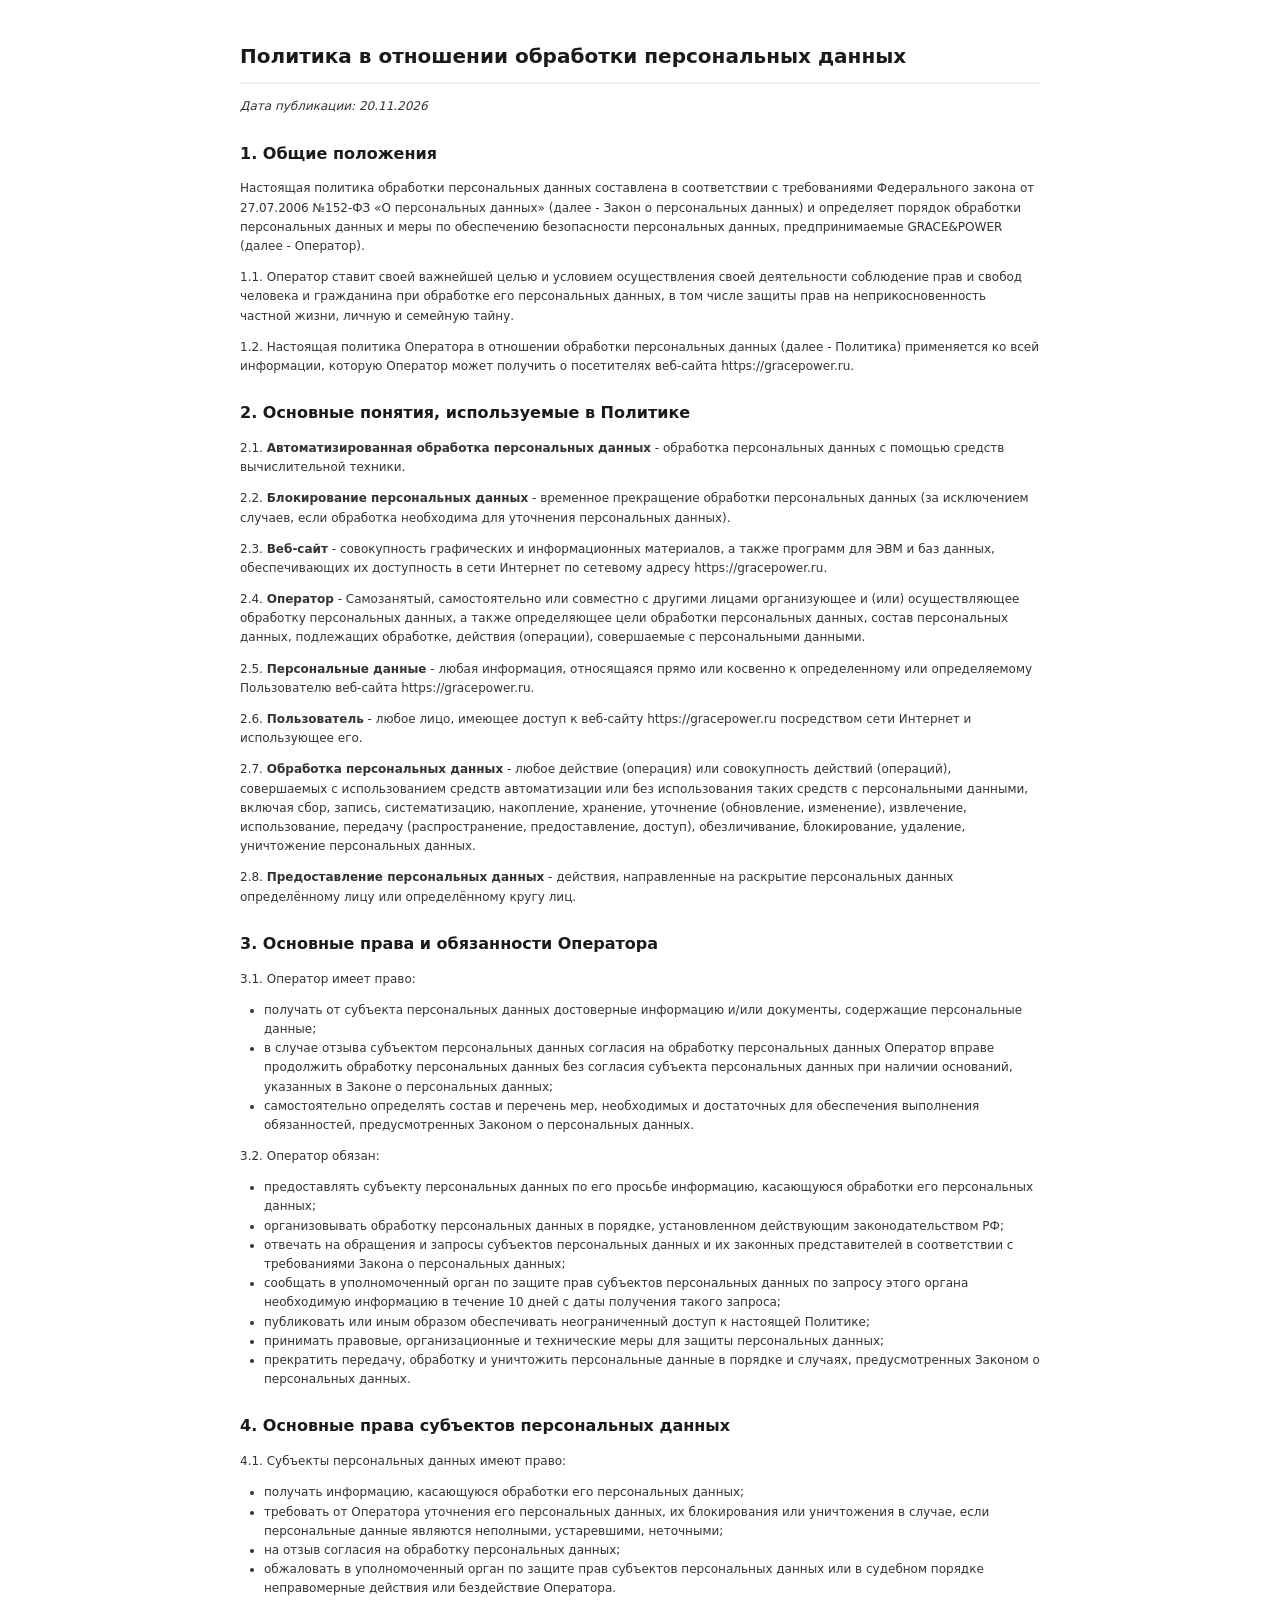
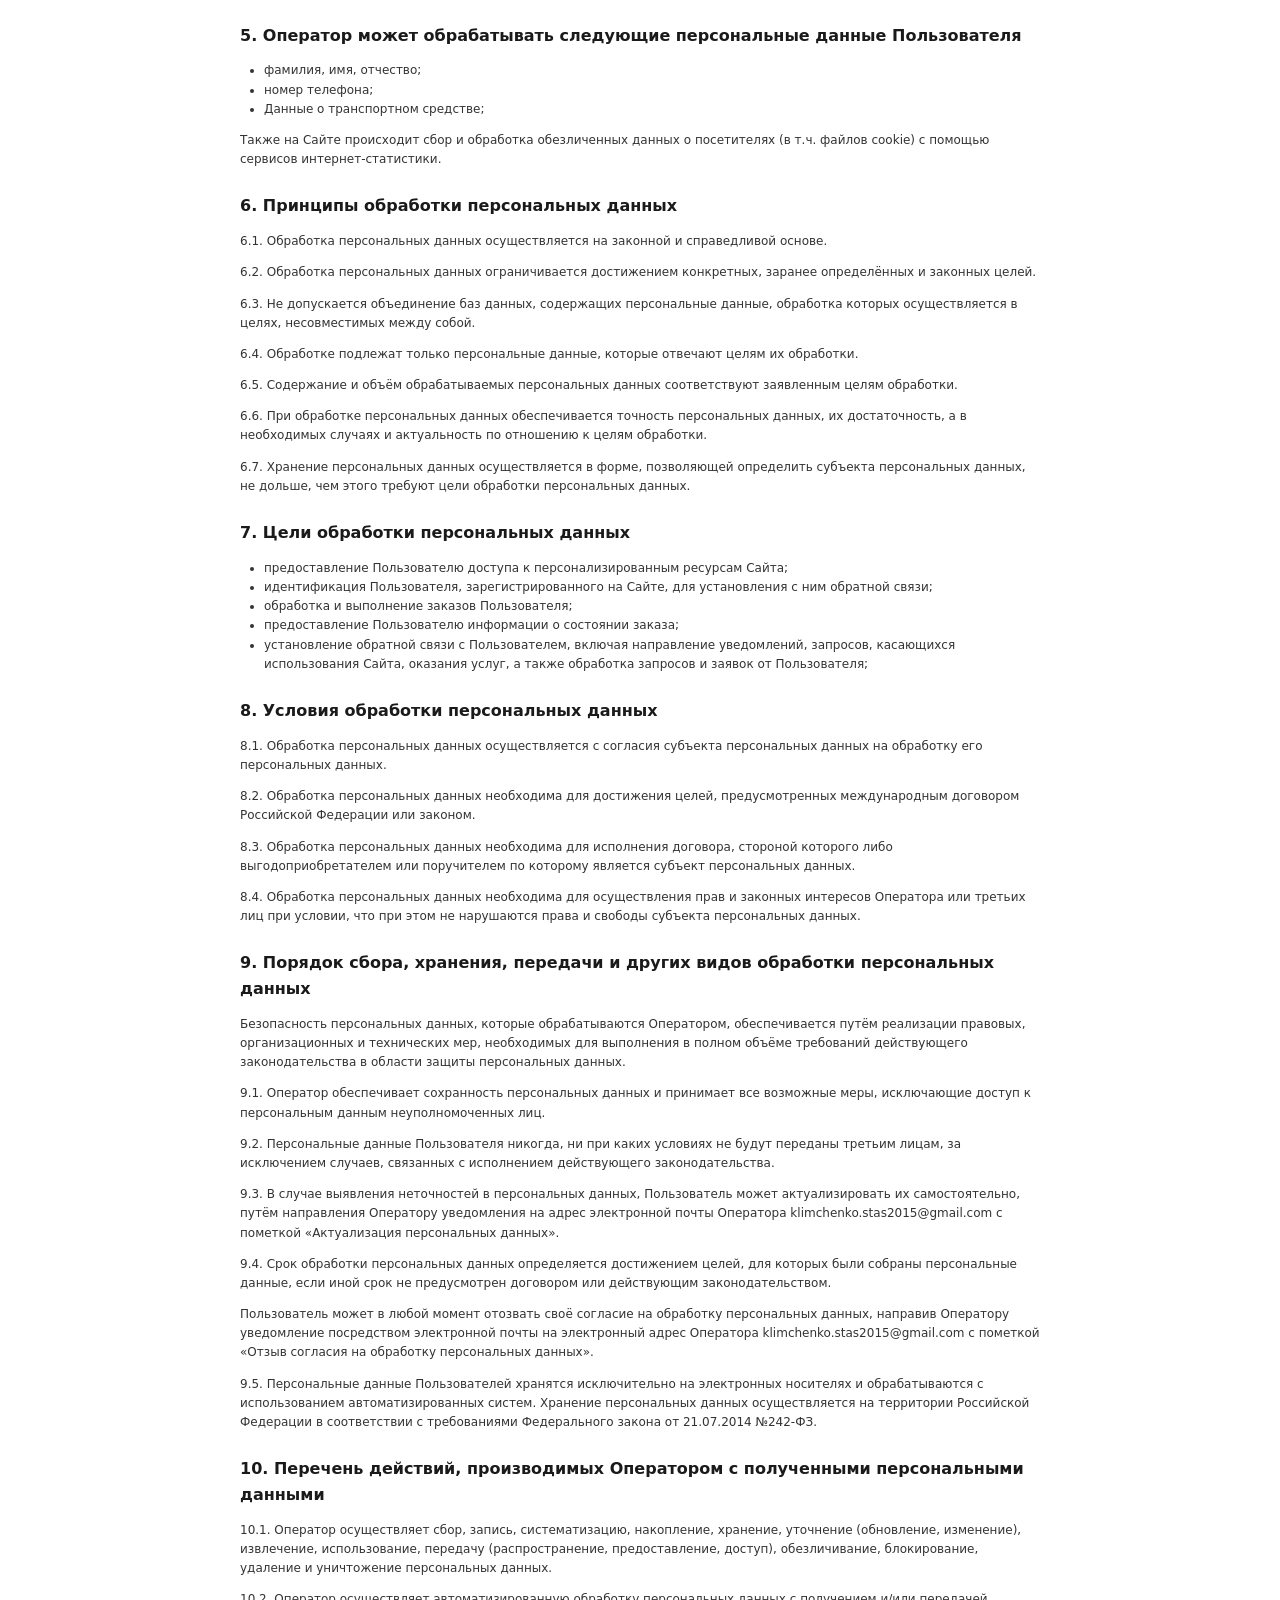
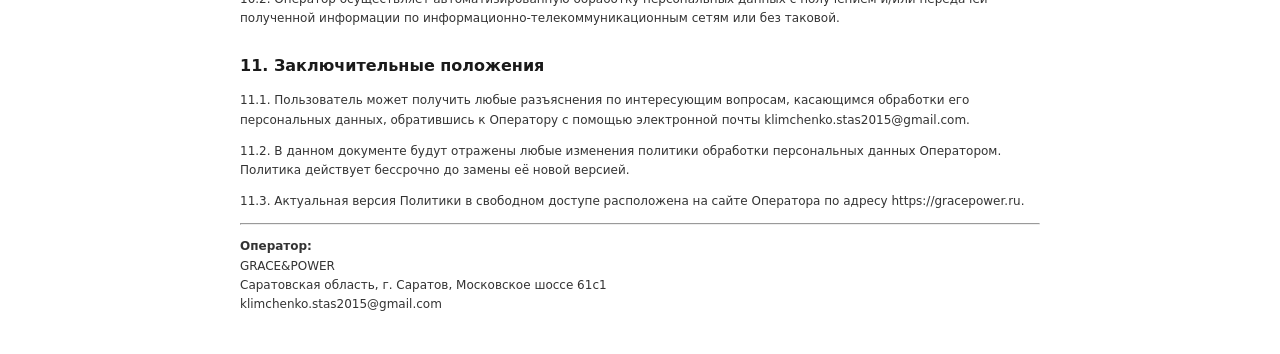
==== politika-konfidencialnosti.html @ edb009d7 "Added new pages for cookie policy, privacy policy, user agreement, and consent for personal data pro" ====
<!DOCTYPE html>
<html lang="ru">
<head>
<meta charset="UTF-8">
<title>Политика конфиденциальности</title>
<style>body{font-family:DejaVu Sans,Arial,sans-serif;max-width:800px;margin:40px auto;padding:0 20px;line-height:1.6;color:#333;font-size:12px}h1,h2,h3{color:#1a1a1a}h1{font-size:20px;border-bottom:2px solid #eee;padding-bottom:10px}h2{font-size:16px;margin-top:24px}h3{font-size:14px}ul,ol{padding-left:24px}table{width:100%;border-collapse:collapse;margin:16px 0}th,td{border:1px solid #ddd;padding:8px 12px;text-align:left}th{background:#f5f5f5}</style>
</head>
<body>
<h1>Политика в отношении обработки персональных данных</h1>
<p><em>Дата публикации: 20.11.2026</em></p>

<h2>1. Общие положения</h2>
<p>Настоящая политика обработки персональных данных составлена в соответствии с требованиями Федерального закона от 27.07.2006 №152-ФЗ «О персональных данных» (далее - Закон о персональных данных) и определяет порядок обработки персональных данных и меры по обеспечению безопасности персональных данных, предпринимаемые GRACE&amp;POWER (далее - Оператор).</p>

<p>1.1. Оператор ставит своей важнейшей целью и условием осуществления своей деятельности соблюдение прав и свобод человека и гражданина при обработке его персональных данных, в том числе защиты прав на неприкосновенность частной жизни, личную и семейную тайну.</p>

<p>1.2. Настоящая политика Оператора в отношении обработки персональных данных (далее - Политика) применяется ко всей информации, которую Оператор может получить о посетителях веб-сайта https://gracepower.ru.</p>

<h2>2. Основные понятия, используемые в Политике</h2>
<p>2.1. <strong>Автоматизированная обработка персональных данных</strong> - обработка персональных данных с помощью средств вычислительной техники.</p>
<p>2.2. <strong>Блокирование персональных данных</strong> - временное прекращение обработки персональных данных (за исключением случаев, если обработка необходима для уточнения персональных данных).</p>
<p>2.3. <strong>Веб-сайт</strong> - совокупность графических и информационных материалов, а также программ для ЭВМ и баз данных, обеспечивающих их доступность в сети Интернет по сетевому адресу https://gracepower.ru.</p>
<p>2.4. <strong>Оператор</strong> - Самозанятый, самостоятельно или совместно с другими лицами организующее и (или) осуществляющее обработку персональных данных, а также определяющее цели обработки персональных данных, состав персональных данных, подлежащих обработке, действия (операции), совершаемые с персональными данными.</p>
<p>2.5. <strong>Персональные данные</strong> - любая информация, относящаяся прямо или косвенно к определенному или определяемому Пользователю веб-сайта https://gracepower.ru.</p>
<p>2.6. <strong>Пользователь</strong> - любое лицо, имеющее доступ к веб-сайту https://gracepower.ru посредством сети Интернет и использующее его.</p>
<p>2.7. <strong>Обработка персональных данных</strong> - любое действие (операция) или совокупность действий (операций), совершаемых с использованием средств автоматизации или без использования таких средств с персональными данными, включая сбор, запись, систематизацию, накопление, хранение, уточнение (обновление, изменение), извлечение, использование, передачу (распространение, предоставление, доступ), обезличивание, блокирование, удаление, уничтожение персональных данных.</p>
<p>2.8. <strong>Предоставление персональных данных</strong> - действия, направленные на раскрытие персональных данных определённому лицу или определённому кругу лиц.</p>

<h2>3. Основные права и обязанности Оператора</h2>
<p>3.1. Оператор имеет право:</p>
<ul>
    <li>получать от субъекта персональных данных достоверные информацию и/или документы, содержащие персональные данные;</li>
    <li>в случае отзыва субъектом персональных данных согласия на обработку персональных данных Оператор вправе продолжить обработку персональных данных без согласия субъекта персональных данных при наличии оснований, указанных в Законе о персональных данных;</li>
    <li>самостоятельно определять состав и перечень мер, необходимых и достаточных для обеспечения выполнения обязанностей, предусмотренных Законом о персональных данных.</li>
</ul>
<p>3.2. Оператор обязан:</p>
<ul>
    <li>предоставлять субъекту персональных данных по его просьбе информацию, касающуюся обработки его персональных данных;</li>
    <li>организовывать обработку персональных данных в порядке, установленном действующим законодательством РФ;</li>
    <li>отвечать на обращения и запросы субъектов персональных данных и их законных представителей в соответствии с требованиями Закона о персональных данных;</li>
    <li>сообщать в уполномоченный орган по защите прав субъектов персональных данных по запросу этого органа необходимую информацию в течение 10 дней с даты получения такого запроса;</li>
    <li>публиковать или иным образом обеспечивать неограниченный доступ к настоящей Политике;</li>
    <li>принимать правовые, организационные и технические меры для защиты персональных данных;</li>
    <li>прекратить передачу, обработку и уничтожить персональные данные в порядке и случаях, предусмотренных Законом о персональных данных.</li>
</ul>

<h2>4. Основные права субъектов персональных данных</h2>
<p>4.1. Субъекты персональных данных имеют право:</p>
<ul>
    <li>получать информацию, касающуюся обработки его персональных данных;</li>
    <li>требовать от Оператора уточнения его персональных данных, их блокирования или уничтожения в случае, если персональные данные являются неполными, устаревшими, неточными;</li>
    <li>на отзыв согласия на обработку персональных данных;</li>
    <li>обжаловать в уполномоченный орган по защите прав субъектов персональных данных или в судебном порядке неправомерные действия или бездействие Оператора.</li>
</ul>

<h2>5. Оператор может обрабатывать следующие персональные данные Пользователя</h2>
<ul>
    <li>фамилия, имя, отчество;</li>
    <li>номер телефона;</li>
    <li>Данные о транспортном средстве;</li>
</ul>
<p>Также на Сайте происходит сбор и обработка обезличенных данных о посетителях (в т.ч. файлов cookie) с помощью сервисов интернет-статистики.</p>

<h2>6. Принципы обработки персональных данных</h2>
<p>6.1. Обработка персональных данных осуществляется на законной и справедливой основе.</p>
<p>6.2. Обработка персональных данных ограничивается достижением конкретных, заранее определённых и законных целей.</p>
<p>6.3. Не допускается объединение баз данных, содержащих персональные данные, обработка которых осуществляется в целях, несовместимых между собой.</p>
<p>6.4. Обработке подлежат только персональные данные, которые отвечают целям их обработки.</p>
<p>6.5. Содержание и объём обрабатываемых персональных данных соответствуют заявленным целям обработки.</p>
<p>6.6. При обработке персональных данных обеспечивается точность персональных данных, их достаточность, а в необходимых случаях и актуальность по отношению к целям обработки.</p>
<p>6.7. Хранение персональных данных осуществляется в форме, позволяющей определить субъекта персональных данных, не дольше, чем этого требуют цели обработки персональных данных.</p>

<h2>7. Цели обработки персональных данных</h2>
<ul>
    <li>предоставление Пользователю доступа к персонализированным ресурсам Сайта;</li>
    <li>идентификация Пользователя, зарегистрированного на Сайте, для установления с ним обратной связи;</li>
    <li>обработка и выполнение заказов Пользователя;</li>
    <li>предоставление Пользователю информации о состоянии заказа;</li>
    <li>установление обратной связи с Пользователем, включая направление уведомлений, запросов, касающихся использования Сайта, оказания услуг, а также обработка запросов и заявок от Пользователя;</li>
</ul>

<h2>8. Условия обработки персональных данных</h2>
<p>8.1. Обработка персональных данных осуществляется с согласия субъекта персональных данных на обработку его персональных данных.</p>
<p>8.2. Обработка персональных данных необходима для достижения целей, предусмотренных международным договором Российской Федерации или законом.</p>
<p>8.3. Обработка персональных данных необходима для исполнения договора, стороной которого либо выгодоприобретателем или поручителем по которому является субъект персональных данных.</p>
<p>8.4. Обработка персональных данных необходима для осуществления прав и законных интересов Оператора или третьих лиц при условии, что при этом не нарушаются права и свободы субъекта персональных данных.</p>

<h2>9. Порядок сбора, хранения, передачи и других видов обработки персональных данных</h2>
<p>Безопасность персональных данных, которые обрабатываются Оператором, обеспечивается путём реализации правовых, организационных и технических мер, необходимых для выполнения в полном объёме требований действующего законодательства в области защиты персональных данных.</p>
<p>9.1. Оператор обеспечивает сохранность персональных данных и принимает все возможные меры, исключающие доступ к персональным данным неуполномоченных лиц.</p>
<p>9.2. Персональные данные Пользователя никогда, ни при каких условиях не будут переданы третьим лицам, за исключением случаев, связанных с исполнением действующего законодательства.</p>


<p>9.3. В случае выявления неточностей в персональных данных, Пользователь может актуализировать их самостоятельно, путём направления Оператору уведомления на адрес электронной почты Оператора klimchenko.stas2015@gmail.com с пометкой «Актуализация персональных данных».</p>

<p>9.4. Срок обработки персональных данных определяется достижением целей, для которых были собраны персональные данные, если иной срок не предусмотрен договором или действующим законодательством.</p>

<p>Пользователь может в любой момент отозвать своё согласие на обработку персональных данных, направив Оператору уведомление посредством электронной почты на электронный адрес Оператора klimchenko.stas2015@gmail.com с пометкой «Отзыв согласия на обработку персональных данных».</p>

<p>9.5. Персональные данные Пользователей хранятся исключительно на электронных носителях и обрабатываются с использованием автоматизированных систем. Хранение персональных данных осуществляется на территории Российской Федерации в соответствии с требованиями Федерального закона от 21.07.2014 №242-ФЗ.</p>


<h2>10. Перечень действий, производимых Оператором с полученными персональными данными</h2>
<p>10.1. Оператор осуществляет сбор, запись, систематизацию, накопление, хранение, уточнение (обновление, изменение), извлечение, использование, передачу (распространение, предоставление, доступ), обезличивание, блокирование, удаление и уничтожение персональных данных.</p>
<p>10.2. Оператор осуществляет автоматизированную обработку персональных данных с получением и/или передачей полученной информации по информационно-телекоммуникационным сетям или без таковой.</p>



<h2>11. Заключительные положения</h2>
<p>11.1. Пользователь может получить любые разъяснения по интересующим вопросам, касающимся обработки его персональных данных, обратившись к Оператору с помощью электронной почты klimchenko.stas2015@gmail.com.</p>
<p>11.2. В данном документе будут отражены любые изменения политики обработки персональных данных Оператором. Политика действует бессрочно до замены её новой версией.</p>
<p>11.3. Актуальная версия Политики в свободном доступе расположена на сайте Оператора по адресу https://gracepower.ru.</p>

<hr>
<p><strong>Оператор:</strong><br>
GRACE&amp;POWER<br>
Cаратовская область, г. Саратов, Московское шоссе 61с1<br>
klimchenko.stas2015@gmail.com</p>

</body>
</html>
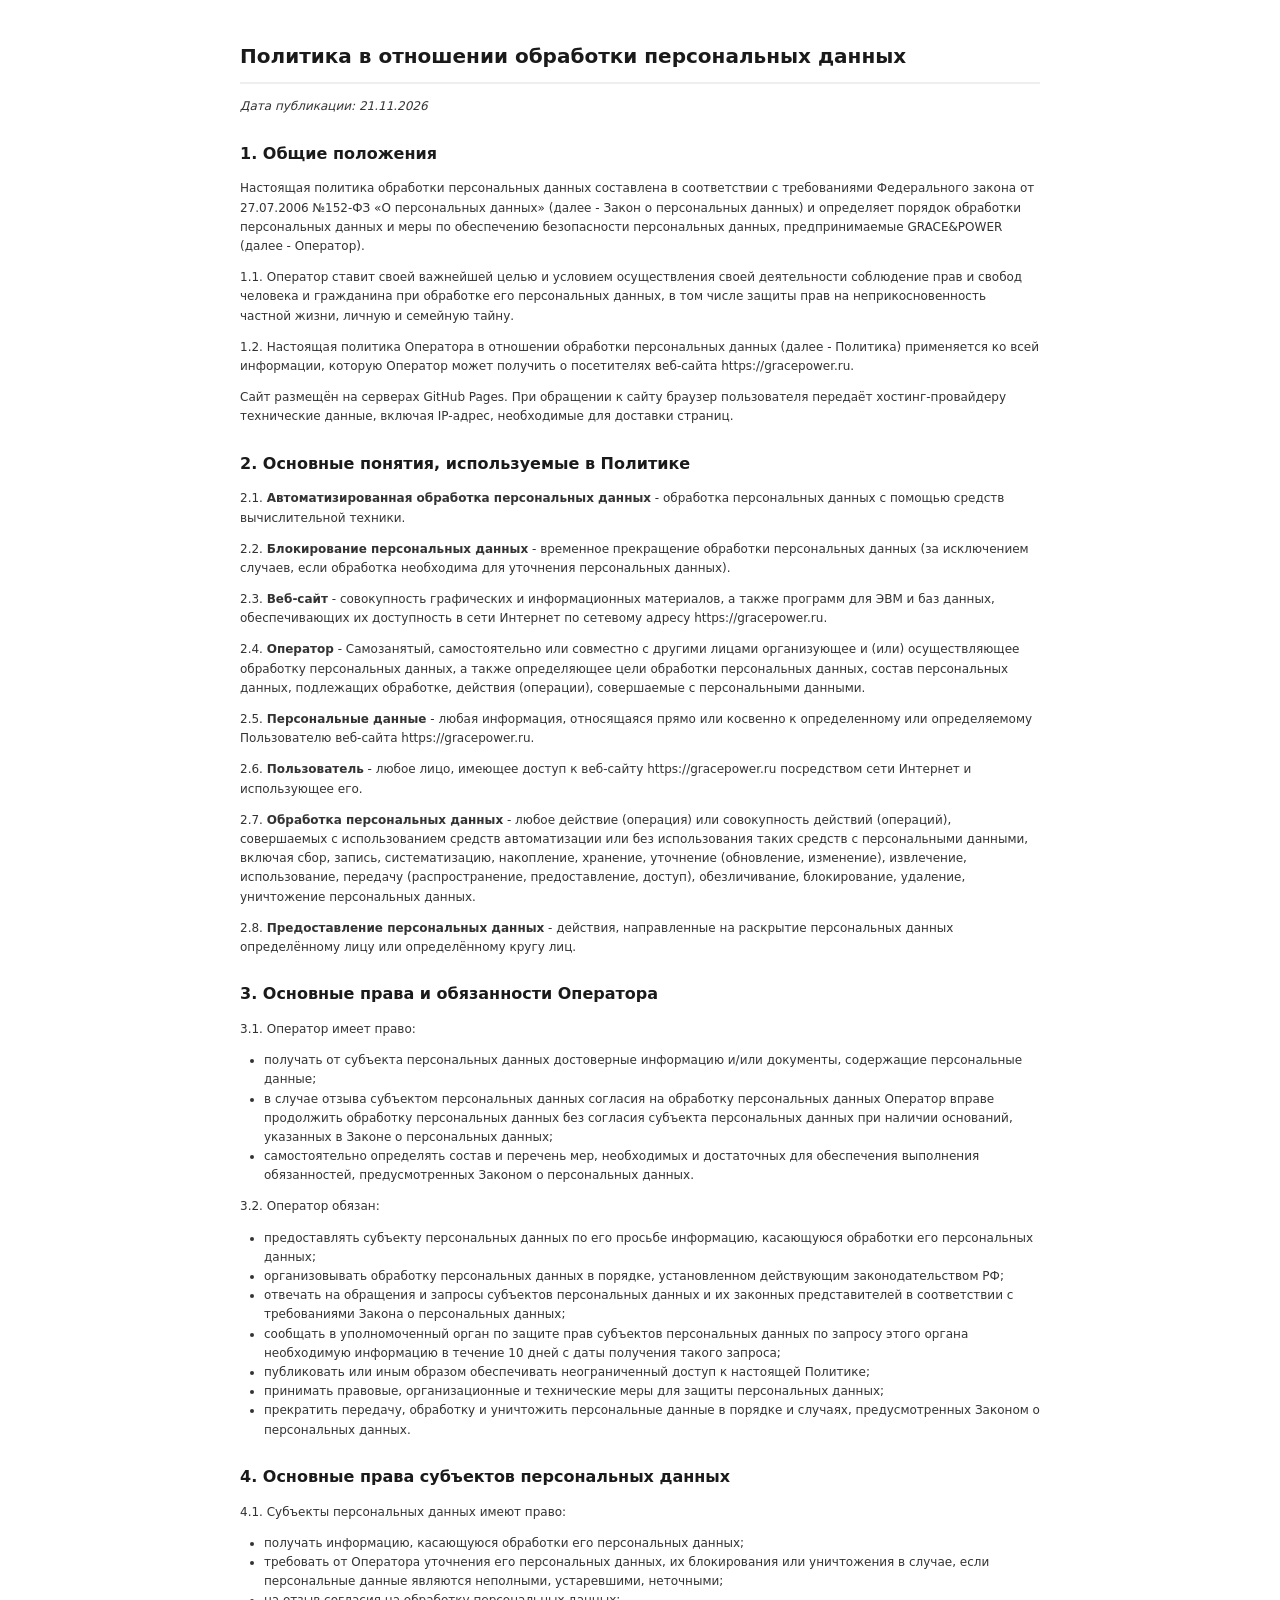
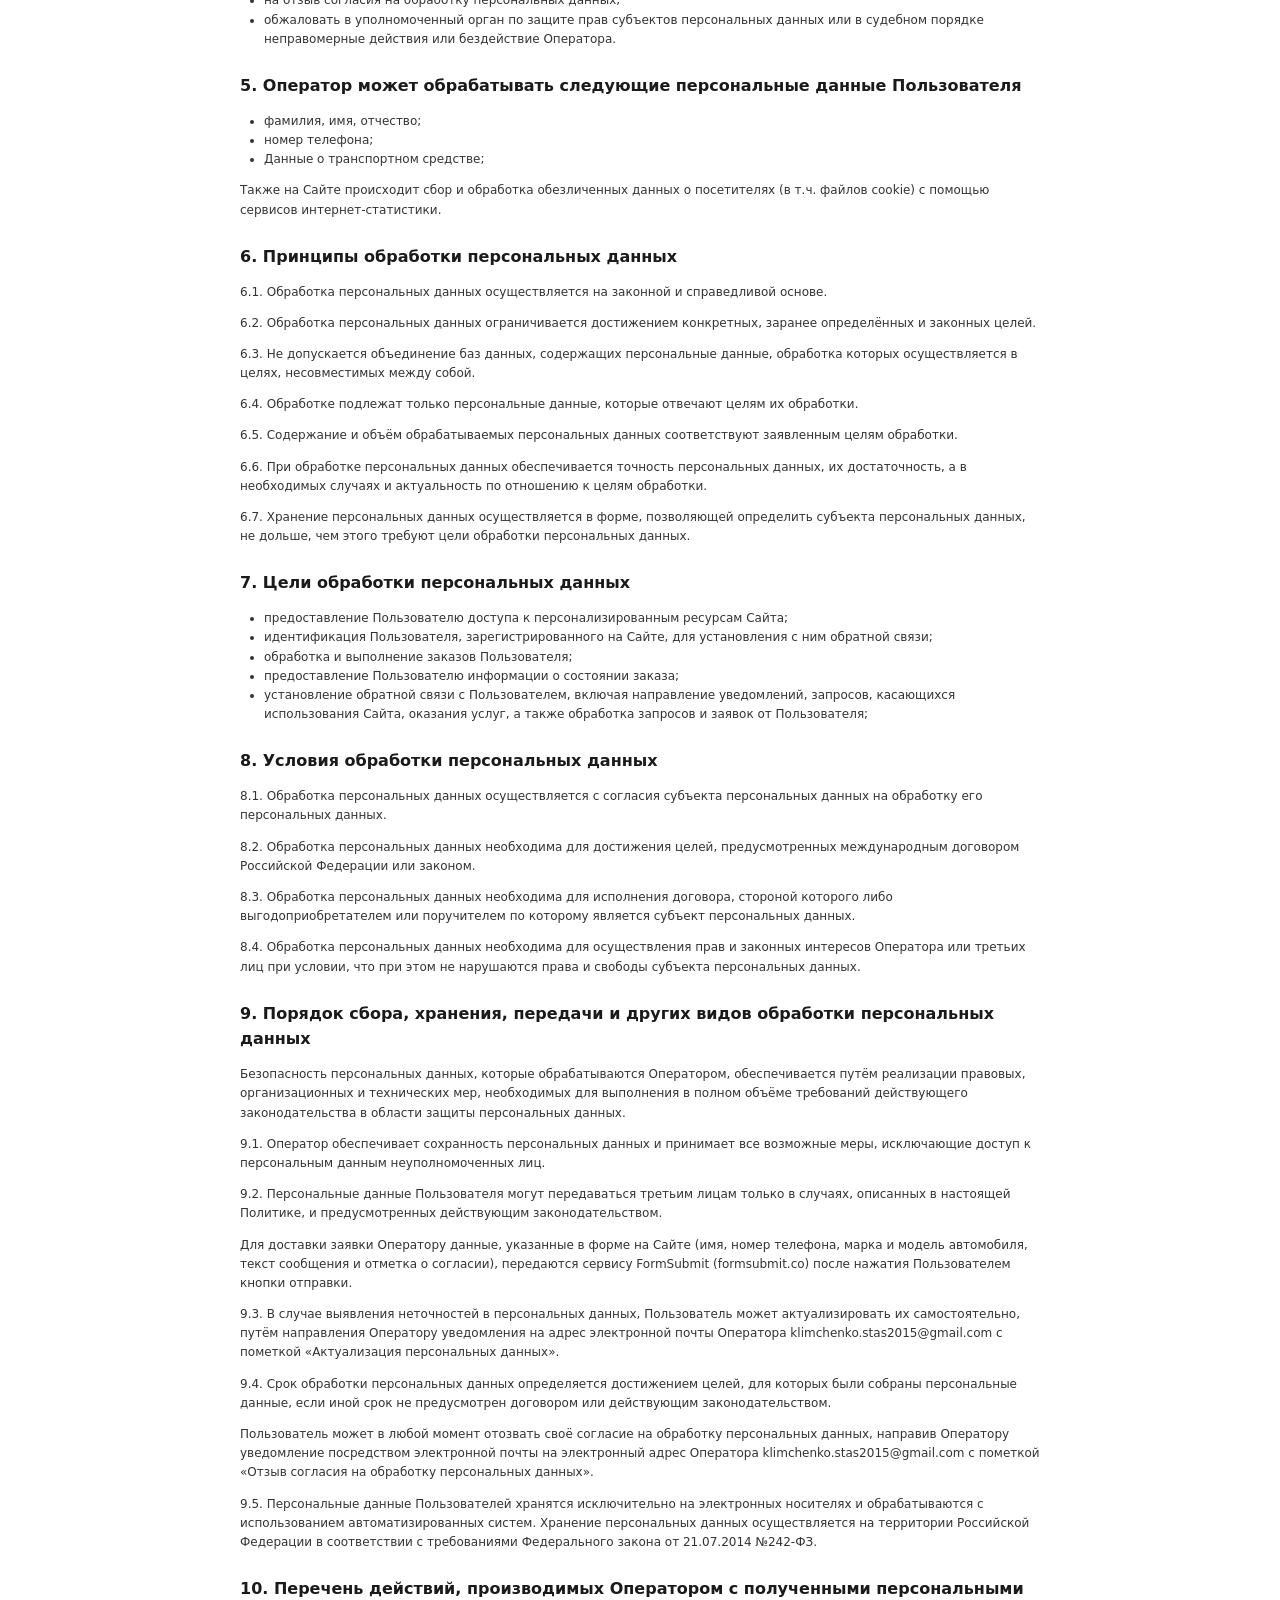
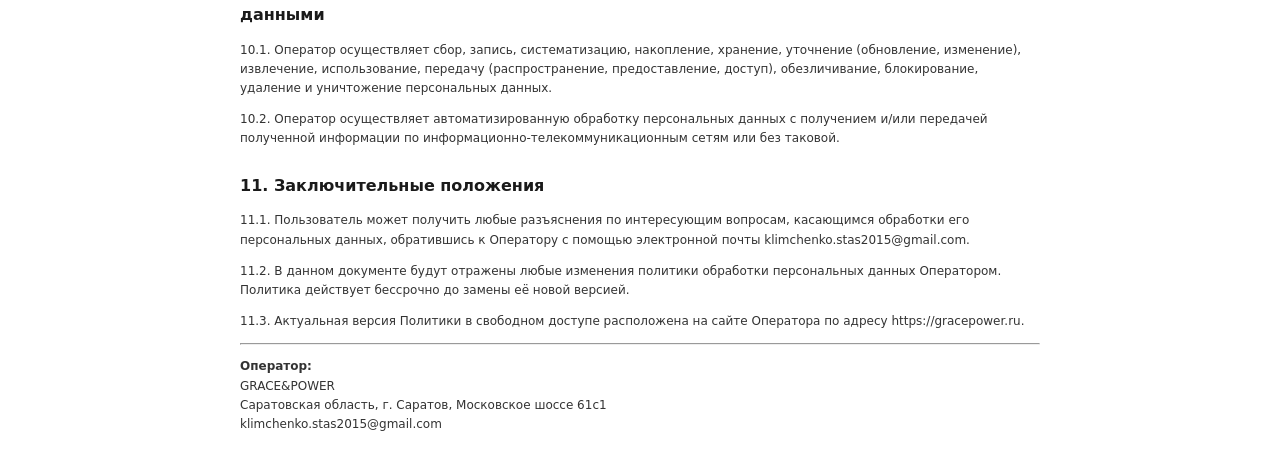
==== commit 961b1096: "Set up initial project structure and added legal documents" ====
--- a/politika-konfidencialnosti.html
+++ b/politika-konfidencialnosti.html
@@ -7,7 +7,7 @@
 </head>
 <body>
 <h1>Политика в отношении обработки персональных данных</h1>
-<p><em>Дата публикации: 20.11.2026</em></p>
+<p><em>Дата публикации: 21.11.2026</em></p>
 
 <h2>1. Общие положения</h2>
 <p>Настоящая политика обработки персональных данных составлена в соответствии с требованиями Федерального закона от 27.07.2006 №152-ФЗ «О персональных данных» (далее - Закон о персональных данных) и определяет порядок обработки персональных данных и меры по обеспечению безопасности персональных данных, предпринимаемые GRACE&amp;POWER (далее - Оператор).</p>
@@ -15,6 +15,7 @@
 <p>1.1. Оператор ставит своей важнейшей целью и условием осуществления своей деятельности соблюдение прав и свобод человека и гражданина при обработке его персональных данных, в том числе защиты прав на неприкосновенность частной жизни, личную и семейную тайну.</p>
 
 <p>1.2. Настоящая политика Оператора в отношении обработки персональных данных (далее - Политика) применяется ко всей информации, которую Оператор может получить о посетителях веб-сайта https://gracepower.ru.</p>
+<p>Сайт размещён на серверах GitHub Pages. При обращении к сайту браузер пользователя передаёт хостинг-провайдеру технические данные, включая IP-адрес, необходимые для доставки страниц.</p>
 
 <h2>2. Основные понятия, используемые в Политике</h2>
 <p>2.1. <strong>Автоматизированная обработка персональных данных</strong> - обработка персональных данных с помощью средств вычислительной техники.</p>
@@ -88,7 +89,8 @@
 <h2>9. Порядок сбора, хранения, передачи и других видов обработки персональных данных</h2>
 <p>Безопасность персональных данных, которые обрабатываются Оператором, обеспечивается путём реализации правовых, организационных и технических мер, необходимых для выполнения в полном объёме требований действующего законодательства в области защиты персональных данных.</p>
 <p>9.1. Оператор обеспечивает сохранность персональных данных и принимает все возможные меры, исключающие доступ к персональным данным неуполномоченных лиц.</p>
-<p>9.2. Персональные данные Пользователя никогда, ни при каких условиях не будут переданы третьим лицам, за исключением случаев, связанных с исполнением действующего законодательства.</p>
+<p>9.2. Персональные данные Пользователя могут передаваться третьим лицам только в случаях, описанных в настоящей Политике, и предусмотренных действующим законодательством.</p>
+<p>Для доставки заявки Оператору данные, указанные в форме на Сайте (имя, номер телефона, марка и модель автомобиля, текст сообщения и отметка о согласии), передаются сервису FormSubmit (formsubmit.co) после нажатия Пользователем кнопки отправки.</p>
 
 
 <p>9.3. В случае выявления неточностей в персональных данных, Пользователь может актуализировать их самостоятельно, путём направления Оператору уведомления на адрес электронной почты Оператора klimchenko.stas2015@gmail.com с пометкой «Актуализация персональных данных».</p>
